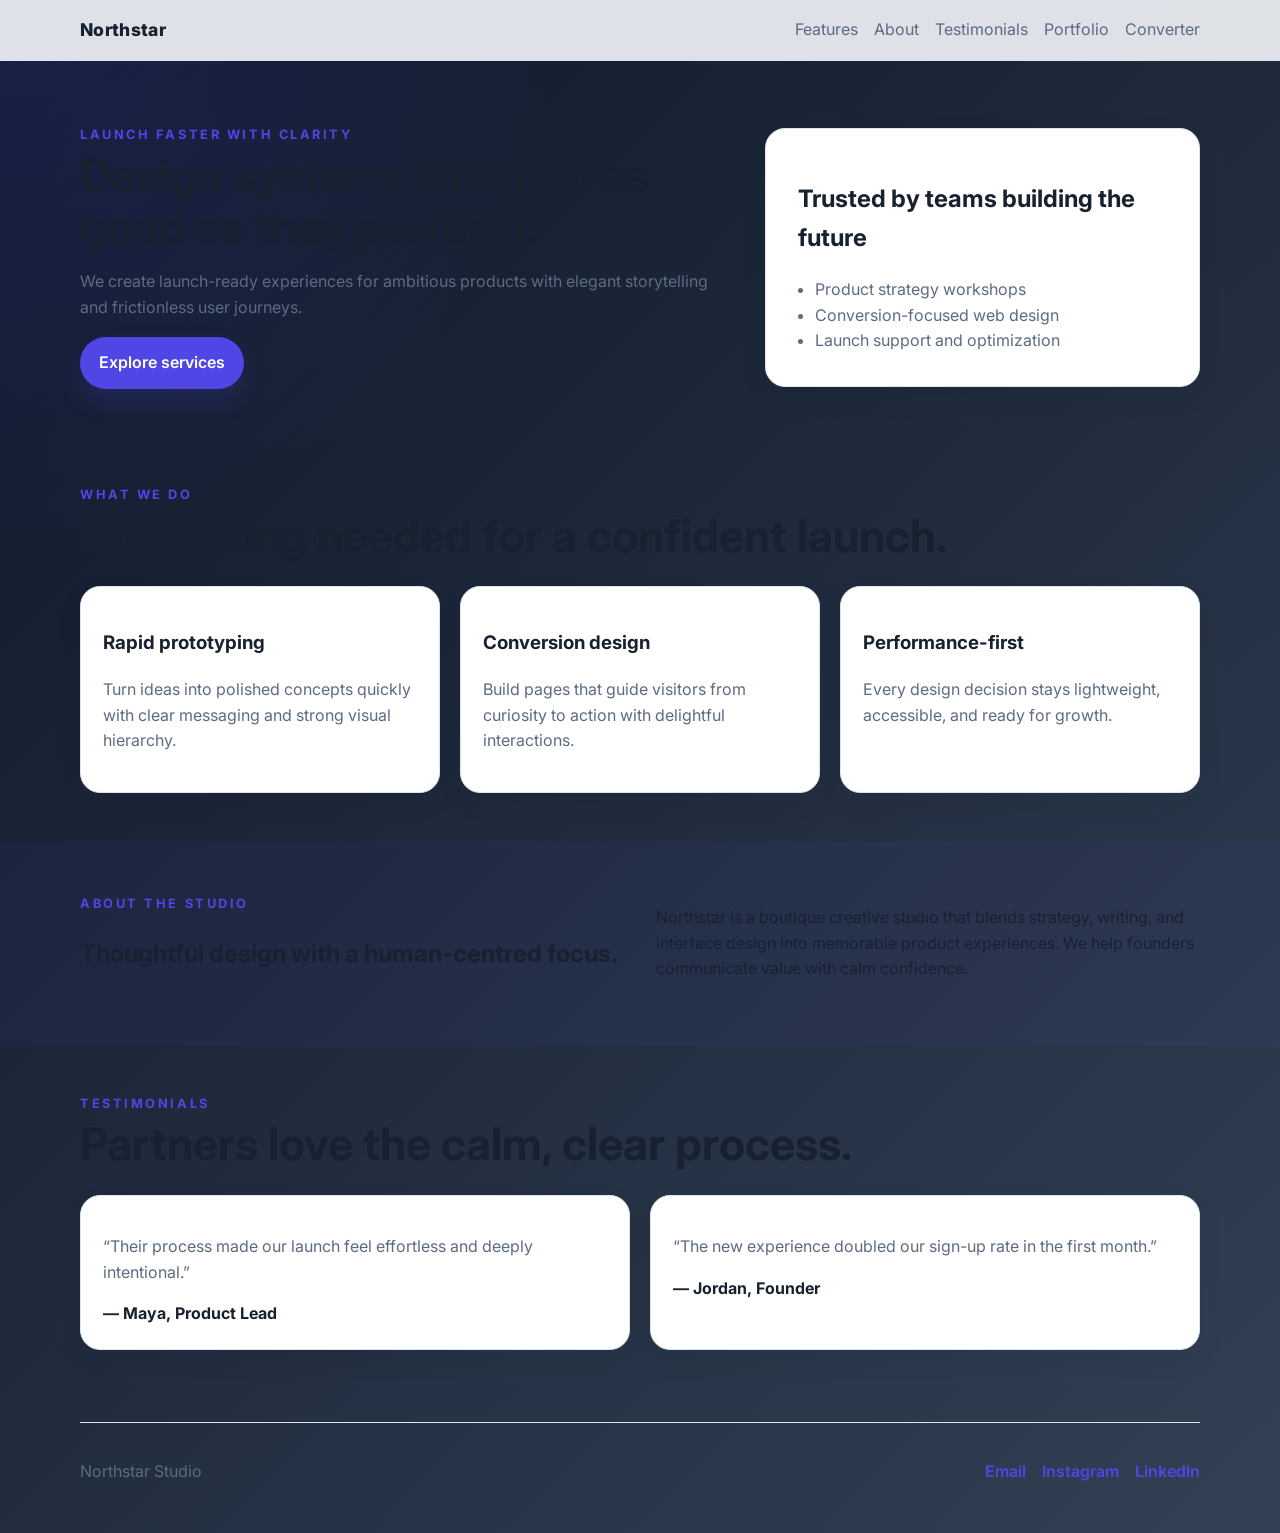
==== index.html @ fcc48788 "Add files via upload" ====
<!DOCTYPE html>
<html lang="en">
  <head>
    <meta charset="UTF-8" />
    <meta name="viewport" content="width=device-width, initial-scale=1.0" />
    <title>Northstar Studio</title>
    <meta name="description" content="A polished landing page concept for a modern digital studio." />
    <link rel="preconnect" href="https://fonts.googleapis.com" />
    <link rel="preconnect" href="https://fonts.gstatic.com" crossorigin />
    <link
      href="https://fonts.googleapis.com/css2?family=Inter:wght@400;500;600;700;800&display=swap"
      rel="stylesheet"
    />
    <link rel="stylesheet" href="styles.css" />
  </head>
  <body>
    <header class="site-header">
      <nav class="nav container">
        <a class="brand" href="index.html">Northstar</a>
        <div class="nav-links">
          <a href="#features">Features</a>
          <a href="#about">About</a>
          <a href="#testimonials">Testimonials</a>
          <a href="portfolio.html">Portfolio</a>
          <a href="temperature.html">Converter</a>
        </div>
      </nav>
    </header>

    <main>
      <section class="hero container">
        <div class="hero-copy">
          <p class="eyebrow">Launch faster with clarity</p>
          <h1>Design systems that feel as good as they perform.</h1>
          <p class="hero-text">
            We create launch-ready experiences for ambitious products with elegant storytelling and frictionless user journeys.
          </p>
          <a class="btn btn-primary" href="#features">Explore services</a>
        </div>
        <div class="hero-card" aria-label="Highlights">
          <h2>Trusted by teams building the future</h2>
          <ul>
            <li>Product strategy workshops</li>
            <li>Conversion-focused web design</li>
            <li>Launch support and optimization</li>
          </ul>
        </div>
      </section>

      <section id="features" class="section container">
        <div class="section-heading">
          <p class="eyebrow">What we do</p>
          <h2>Everything needed for a confident launch.</h2>
        </div>
        <div class="card-grid">
          <article class="card">
            <h3>Rapid prototyping</h3>
            <p>Turn ideas into polished concepts quickly with clear messaging and strong visual hierarchy.</p>
          </article>
          <article class="card">
            <h3>Conversion design</h3>
            <p>Build pages that guide visitors from curiosity to action with delightful interactions.</p>
          </article>
          <article class="card">
            <h3>Performance-first</h3>
            <p>Every design decision stays lightweight, accessible, and ready for growth.</p>
          </article>
        </div>
      </section>

      <section id="about" class="section section-alt">
        <div class="container split-layout">
          <div>
            <p class="eyebrow">About the studio</p>
            <h2>Thoughtful design with a human-centred focus.</h2>
          </div>
          <p>
            Northstar is a boutique creative studio that blends strategy, writing, and interface design into memorable product experiences. We help founders communicate value with calm confidence.
          </p>
        </div>
      </section>

      <section id="testimonials" class="section container">
        <div class="section-heading">
          <p class="eyebrow">Testimonials</p>
          <h2>Partners love the calm, clear process.</h2>
        </div>
        <div class="card-grid testimonial-grid">
          <article class="card quote-card">
            <p>“Their process made our launch feel effortless and deeply intentional.”</p>
            <strong>— Maya, Product Lead</strong>
          </article>
          <article class="card quote-card">
            <p>“The new experience doubled our sign-up rate in the first month.”</p>
            <strong>— Jordan, Founder</strong>
          </article>
        </div>
      </section>
    </main>

    <footer class="site-footer">
      <div class="container footer-content">
        <p>Northstar Studio</p>
        <div class="footer-links">
          <a href="mailto:hello@northstar.example">Email</a>
          <a href="#">Instagram</a>
          <a href="#">LinkedIn</a>
        </div>
      </div>
    </footer>
  </body>
</html>
---- styles.css ----
:root {
  --bg: #f4f7fb;
  --surface: #ffffff;
  --primary: #4f46e5;
  --primary-dark: #312e81;
  --text: #18212f;
  --muted: #5c6b82;
  --border: #dce4ee;
  --accent: #f59e0b;
}

* {
  box-sizing: border-box;
}

html {
  scroll-behavior: smooth;
}

body {
  margin: 0;
  font-family: 'Inter', sans-serif;
  color: var(--text);
  background:
    radial-gradient(circle at top left, rgba(79, 70, 229, 0.16), transparent 28%),
    linear-gradient(135deg, #0f172a 0%, #1e293b 45%, #334155 100%);
  line-height: 1.6;
}

a {
  color: inherit;
  text-decoration: none;
}

img {
  max-width: 100%;
}

.container {
  width: min(1120px, calc(100% - 2rem));
  margin: 0 auto;
}

.site-header {
  position: sticky;
  top: 0;
  z-index: 10;
  backdrop-filter: blur(14px);
  background: rgba(244, 247, 251, 0.9);
  border-bottom: 1px solid rgba(220, 228, 238, 0.8);
}

.nav {
  display: flex;
  align-items: center;
  justify-content: space-between;
  padding: 1rem 0;
  gap: 1rem;
}

.brand {
  font-weight: 800;
  font-size: 1.1rem;
  letter-spacing: 0.02em;
}

.nav-links {
  display: flex;
  flex-wrap: wrap;
  gap: 1rem;
  color: var(--muted);
}

.hero {
  display: grid;
  grid-template-columns: 1.2fr 0.8fr;
  gap: 2rem;
  padding: 4rem 0 3rem;
  align-items: center;
}

.hero-copy h1,
.section-heading h2,
.contact-card h2 {
  font-size: clamp(2rem, 3.5vw, 3rem);
  line-height: 1.15;
  margin: 0.3rem 0 1rem;
}

.hero-text,
.about-copy,
.card p,
.quote-card p,
.project-card p,
.contact-card p {
  font-size: 1rem;
  color: var(--muted);
}

.eyebrow {
  margin: 0;
  text-transform: uppercase;
  letter-spacing: 0.2em;
  font-size: 0.8rem;
  font-weight: 700;
  color: var(--primary);
}

.btn {
  display: inline-block;
  border-radius: 999px;
  padding: 0.85rem 1.2rem;
  font-weight: 600;
  transition: transform 180ms ease, box-shadow 180ms ease;
}

.btn:hover {
  transform: translateY(-2px);
}

.btn-primary {
  background: var(--primary);
  color: white;
  box-shadow: 0 12px 25px rgba(79, 70, 229, 0.18);
}

.hero-card,
.card,
.avatar-card,
.converter-card,
.result-card {
  background: var(--surface);
  border: 1px solid var(--border);
  border-radius: 1.25rem;
  box-shadow: 0 10px 30px rgba(15, 23, 42, 0.05);
}

.hero-card {
  padding: 2rem;
}

.hero-card ul {
  padding-left: 1.1rem;
  margin: 0.8rem 0 0;
  color: var(--muted);
}

.section {
  padding: 3rem 0;
}

.section-alt {
  background: rgba(79, 70, 229, 0.05);
}

.card-grid {
  display: grid;
  grid-template-columns: repeat(3, minmax(0, 1fr));
  gap: 1.25rem;
  margin-top: 1.5rem;
}

.card {
  padding: 1.4rem;
}

.split-layout {
  display: grid;
  grid-template-columns: 1fr 1fr;
  gap: 2rem;
  align-items: center;
}

.testimonial-grid {
  grid-template-columns: repeat(2, minmax(0, 1fr));
}

.avatar-card {
  padding: 2rem;
  text-align: center;
}

.avatar {
  width: 120px;
  height: 120px;
  margin: 0 auto 1rem;
  border-radius: 50%;
  display: grid;
  place-items: center;
  background: linear-gradient(135deg, var(--primary), var(--accent));
  color: white;
  font-size: 2rem;
  font-weight: 700;
}

.skill-grid {
  display: grid;
  grid-template-columns: repeat(3, minmax(0, 1fr));
  gap: 1rem;
  margin-top: 1.4rem;
}

.skill-grid span {
  padding: 0.9rem 1rem;
  border-radius: 999px;
  background: white;
  border: 1px solid var(--border);
  text-align: center;
  font-weight: 600;
}

.project-card a,
.footer-links a {
  color: var(--primary);
  font-weight: 600;
}

.contact-card {
  display: flex;
  justify-content: space-between;
  align-items: center;
  gap: 2rem;
  padding: 2rem;
  background: var(--surface);
  border: 1px solid var(--border);
  border-radius: 1.25rem;
}

.site-footer {
  padding: 1.5rem 0 2rem;
}

.footer-content {
  display: flex;
  justify-content: space-between;
  align-items: center;
  gap: 1rem;
  border-top: 1px solid var(--border);
  padding-top: 1.25rem;
  color: var(--muted);
}

.footer-links {
  display: flex;
  gap: 1rem;
  flex-wrap: wrap;
}

.converter-page {
  padding: 3rem 0 4rem;
}

.converter-card {
  padding: 2rem;
  max-width: 720px;
}

.converter-form {
  display: grid;
  gap: 0.8rem;
  margin-top: 1rem;
}

input,
select {
  padding: 0.8rem 1rem;
  border: 1px solid var(--border);
  border-radius: 0.75rem;
  font: inherit;
}

.error-message {
  min-height: 1.5rem;
  margin-top: 0.5rem;
  color: #b91c1c;
  font-weight: 600;
}

.results-grid {
  display: grid;
  grid-template-columns: repeat(3, minmax(0, 1fr));
  gap: 1rem;
  margin-top: 1.5rem;
}

.result-card {
  padding: 1rem;
  text-align: center;
}

@media (max-width: 768px) {
  .hero,
  .split-layout,
  .contact-card,
  .card-grid,
  .testimonial-grid,
  .results-grid,
  .skill-grid {
    grid-template-columns: 1fr;
    display: grid;
  }

  .nav {
    flex-direction: column;
    align-items: flex-start;
  }

  .hero {
    padding-top: 2.5rem;
  }

  .footer-content,
  .contact-card {
    flex-direction: column;
    align-items: flex-start;
  }
}
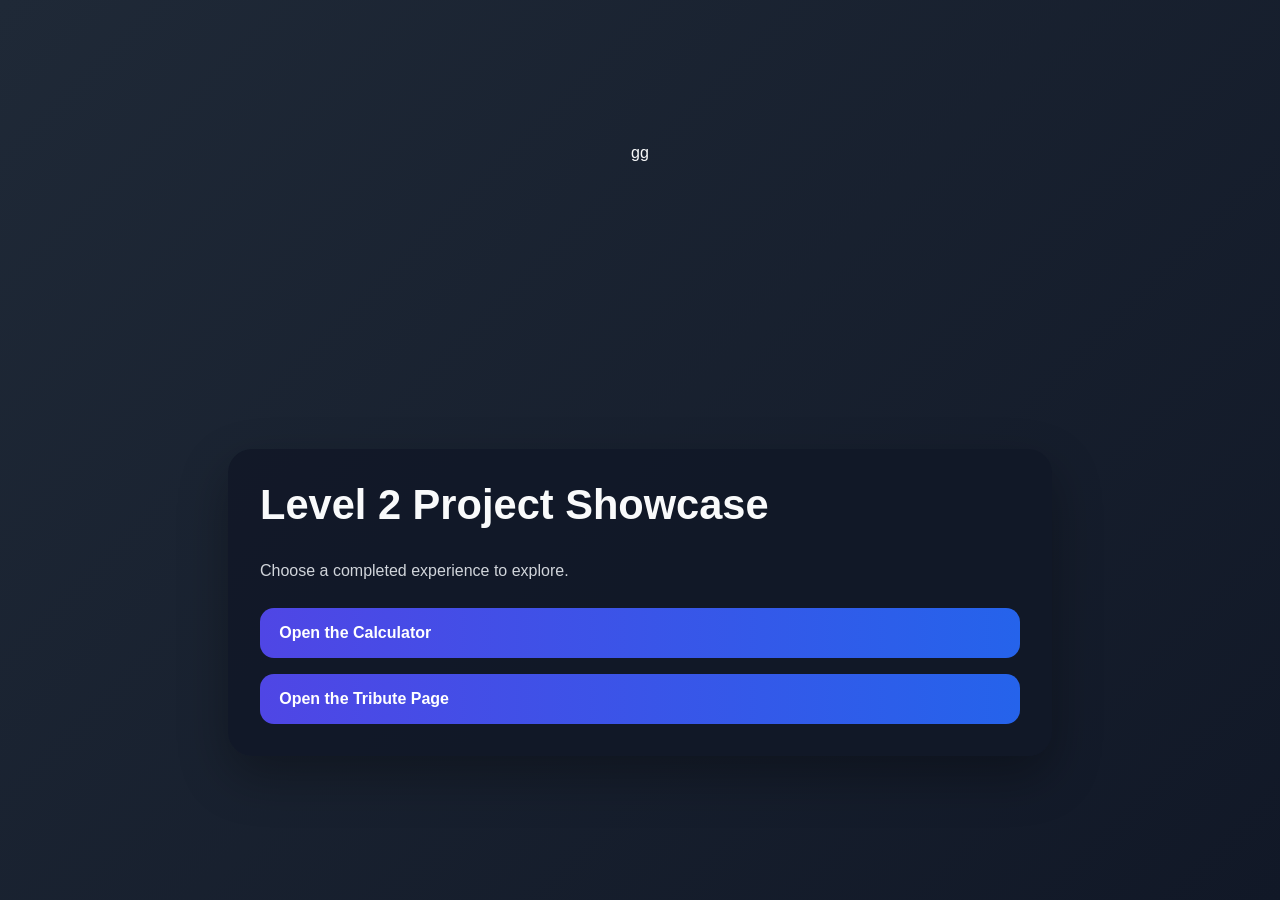
==== commit 01275c0f: "Add files via upload" ====
--- a/index.html
+++ b/index.html
@@ -1,112 +1,72 @@
-<!DOCTYPE html>
+gg<!DOCTYPE html>
 <html lang="en">
   <head>
     <meta charset="UTF-8" />
     <meta name="viewport" content="width=device-width, initial-scale=1.0" />
-    <title>Northstar Studio</title>
-    <meta name="description" content="A polished landing page concept for a modern digital studio." />
-    <link rel="preconnect" href="https://fonts.googleapis.com" />
-    <link rel="preconnect" href="https://fonts.gstatic.com" crossorigin />
-    <link
-      href="https://fonts.googleapis.com/css2?family=Inter:wght@400;500;600;700;800&display=swap"
-      rel="stylesheet"
-    />
-    <link rel="stylesheet" href="styles.css" />
+    <title>Level 2 Projects</title>
+    <style>
+      :root {
+        color-scheme: dark;
+        font-family: "Segoe UI", Tahoma, Geneva, Verdana, sans-serif;
+      }
+
+      body {
+        margin: 0;
+        min-height: 100vh;
+        display: grid;
+        place-items: center;
+        background: linear-gradient(135deg, #1f2937, #111827);
+        color: #f9fafb;
+      }
+
+      .card {
+        width: min(92vw, 760px);
+        padding: 2rem;
+        border-radius: 24px;
+        background: rgba(17, 24, 39, 0.9);
+        box-shadow: 0 20px 50px rgba(0, 0, 0, 0.3);
+      }
+
+      h1 {
+        margin-top: 0;
+        font-size: clamp(2rem, 4vw, 2.6rem);
+      }
+
+      p {
+        line-height: 1.7;
+        color: #d1d5db;
+      }
+
+      .links {
+        display: grid;
+        gap: 1rem;
+        margin-top: 1.5rem;
+      }
+
+      .links a {
+        display: block;
+        padding: 1rem 1.2rem;
+        border-radius: 14px;
+        text-decoration: none;
+        font-weight: 600;
+        color: #ffffff;
+        background: linear-gradient(90deg, #4f46e5, #2563eb);
+        transition: transform 0.2s ease;
+      }
+
+      .links a:hover {
+        transform: translateY(-2px);
+      }
+    </style>
   </head>
   <body>
-    <header class="site-header">
-      <nav class="nav container">
-        <a class="brand" href="index.html">Northstar</a>
-        <div class="nav-links">
-          <a href="#features">Features</a>
-          <a href="#about">About</a>
-          <a href="#testimonials">Testimonials</a>
-          <a href="portfolio.html">Portfolio</a>
-          <a href="temperature.html">Converter</a>
-        </div>
-      </nav>
-    </header>
-
-    <main>
-      <section class="hero container">
-        <div class="hero-copy">
-          <p class="eyebrow">Launch faster with clarity</p>
-          <h1>Design systems that feel as good as they perform.</h1>
-          <p class="hero-text">
-            We create launch-ready experiences for ambitious products with elegant storytelling and frictionless user journeys.
-          </p>
-          <a class="btn btn-primary" href="#features">Explore services</a>
-        </div>
-        <div class="hero-card" aria-label="Highlights">
-          <h2>Trusted by teams building the future</h2>
-          <ul>
-            <li>Product strategy workshops</li>
-            <li>Conversion-focused web design</li>
-            <li>Launch support and optimization</li>
-          </ul>
-        </div>
-      </section>
-
-      <section id="features" class="section container">
-        <div class="section-heading">
-          <p class="eyebrow">What we do</p>
-          <h2>Everything needed for a confident launch.</h2>
-        </div>
-        <div class="card-grid">
-          <article class="card">
-            <h3>Rapid prototyping</h3>
-            <p>Turn ideas into polished concepts quickly with clear messaging and strong visual hierarchy.</p>
-          </article>
-          <article class="card">
-            <h3>Conversion design</h3>
-            <p>Build pages that guide visitors from curiosity to action with delightful interactions.</p>
-          </article>
-          <article class="card">
-            <h3>Performance-first</h3>
-            <p>Every design decision stays lightweight, accessible, and ready for growth.</p>
-          </article>
-        </div>
-      </section>
-
-      <section id="about" class="section section-alt">
-        <div class="container split-layout">
-          <div>
-            <p class="eyebrow">About the studio</p>
-            <h2>Thoughtful design with a human-centred focus.</h2>
-          </div>
-          <p>
-            Northstar is a boutique creative studio that blends strategy, writing, and interface design into memorable product experiences. We help founders communicate value with calm confidence.
-          </p>
-        </div>
-      </section>
-
-      <section id="testimonials" class="section container">
-        <div class="section-heading">
-          <p class="eyebrow">Testimonials</p>
-          <h2>Partners love the calm, clear process.</h2>
-        </div>
-        <div class="card-grid testimonial-grid">
-          <article class="card quote-card">
-            <p>“Their process made our launch feel effortless and deeply intentional.”</p>
-            <strong>— Maya, Product Lead</strong>
-          </article>
-          <article class="card quote-card">
-            <p>“The new experience doubled our sign-up rate in the first month.”</p>
-            <strong>— Jordan, Founder</strong>
-          </article>
-        </div>
-      </section>
+    <main class="card">
+      <h1>Level 2 Project Showcase</h1>
+      <p>Choose a completed experience to explore.</p>
+      <div class="links">
+        <a href="calculator.html">Open the Calculator</a>
+        <a href="tribute.html">Open the Tribute Page</a>
+      </div>
     </main>
-
-    <footer class="site-footer">
-      <div class="container footer-content">
-        <p>Northstar Studio</p>
-        <div class="footer-links">
-          <a href="mailto:hello@northstar.example">Email</a>
-          <a href="#">Instagram</a>
-          <a href="#">LinkedIn</a>
-        </div>
-      </div>
-    </footer>
   </body>
 </html>
